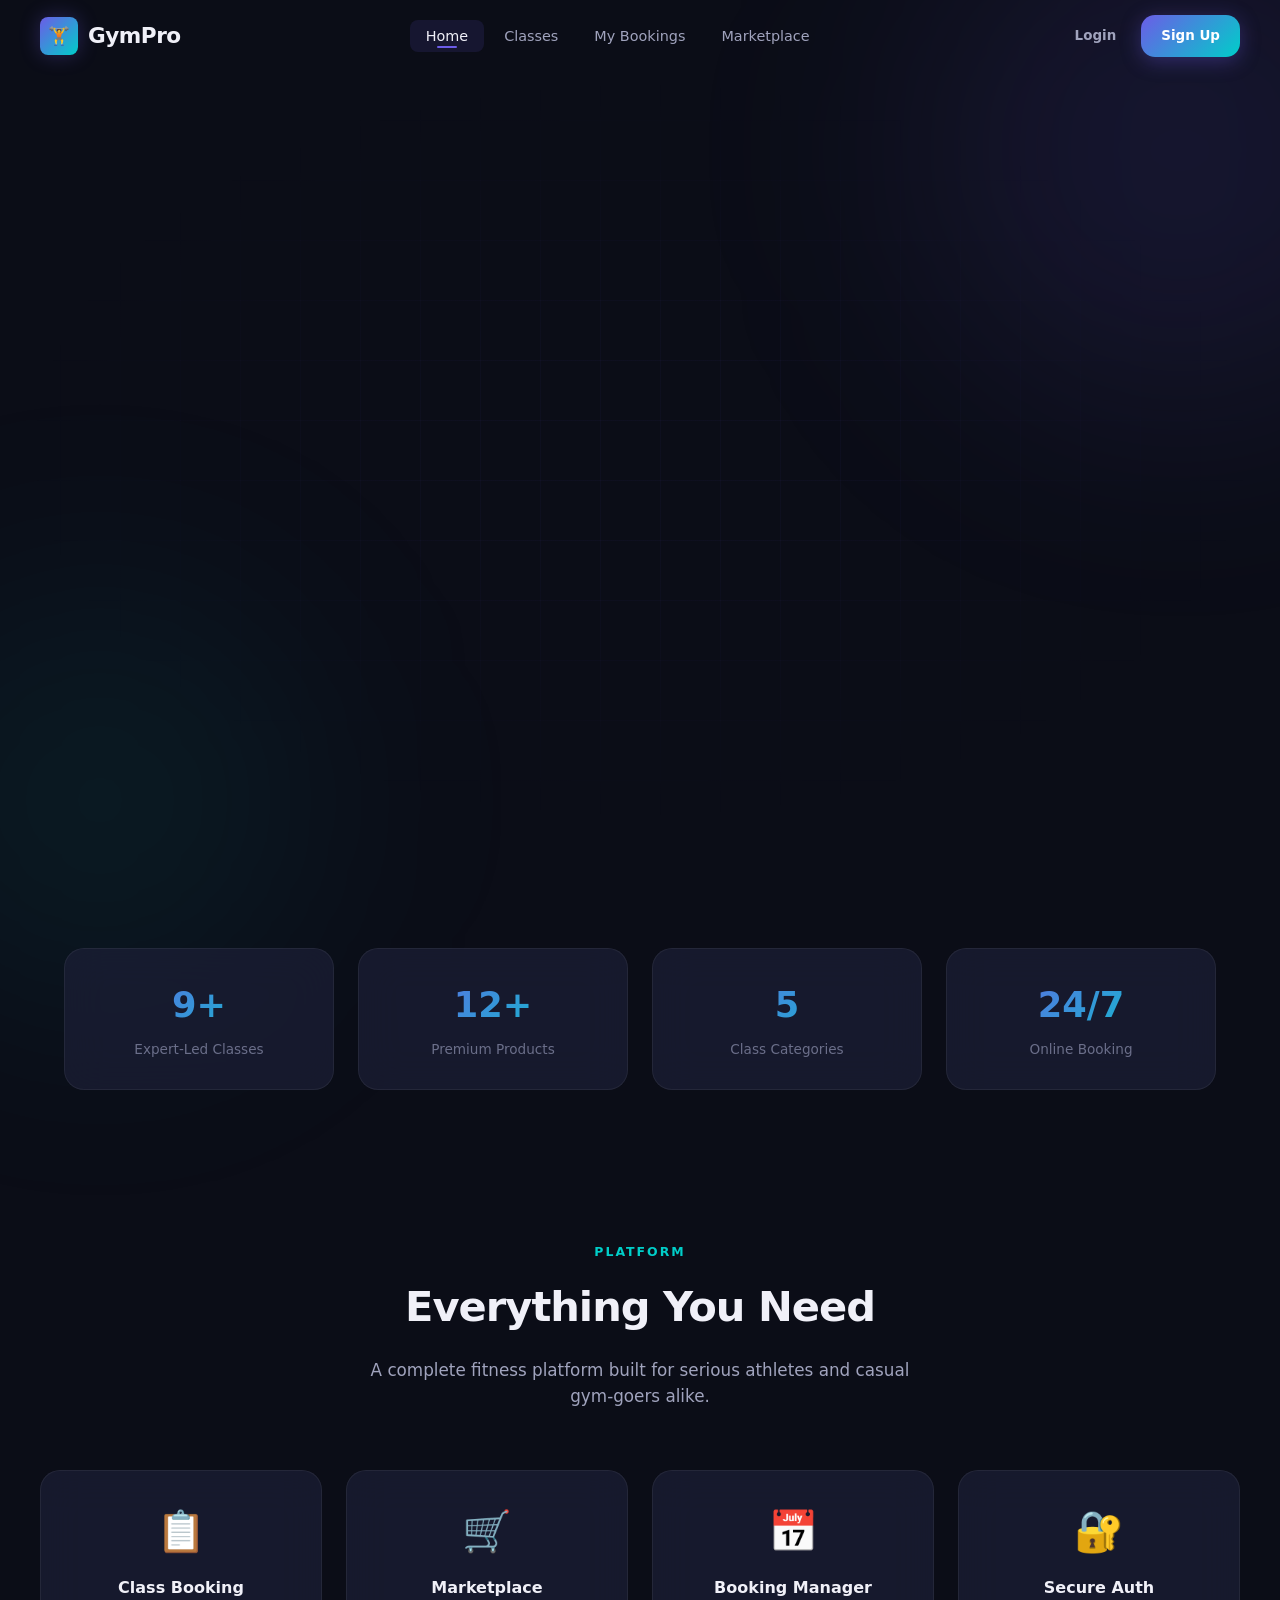
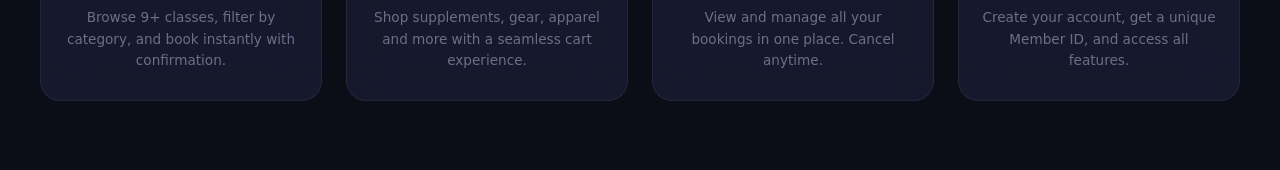
==== admin.html @ a8eceb19 "first commit" ====
<!DOCTYPE html>
<html lang="en">
<head>
  <meta charset="UTF-8">
  <meta name="viewport" content="width=device-width, initial-scale=1.0">
  <meta name="description" content="GymPro Admin Panel — Manage bookings, users, and platform operations.">
  <title>Admin Panel — GymPro</title>
  <link rel="stylesheet" href="css/style.css">
  <link rel="stylesheet" href="css/admin.css">
  <link rel="icon" href="data:image/svg+xml,<svg xmlns='http://www.w3.org/2000/svg' viewBox='0 0 100 100'><text y='.9em' font-size='90'>🏋️</text></svg>">
</head>
<body>

  <div class="toast-container" id="toastContainer"></div>

  <!-- Navigation -->
  <nav class="navbar scrolled" id="navbar">
    <div class="navbar__inner">
      <a href="index.html" class="navbar__logo"><span class="navbar__logo-icon">🏋️</span>GymPro</a>
      <ul class="navbar__links" id="navLinks">
        <li><a href="index.html">Home</a></li>
        <li><a href="classes.html">Classes</a></li>
        <li><a href="marketplace.html">Marketplace</a></li>
        <li id="adminNavLink"><a href="admin.html" class="active">Admin</a></li>
      </ul>
      <div class="navbar__cta">
        <div class="navbar__user-indicator" id="userIndicator" style="display:none"><span class="dot"></span><span>Loading...</span></div>
        <div id="authButtons"></div>
      </div>
      <button class="navbar__hamburger" id="hamburger" aria-label="Toggle menu"><span></span><span></span><span></span></button>
    </div>
  </nav>

  <div class="admin-layout">
    <!-- Sidebar -->
    <aside class="admin-sidebar">
      <div class="admin-sidebar__title">Admin Panel</div>
      <ul class="admin-sidebar__nav">
        <li><a href="#" class="admin-sidebar__link active" data-tab="tab-dashboard"><span class="icon">📊</span> Dashboard</a></li>
        <li><a href="#" class="admin-sidebar__link" data-tab="tab-bookings"><span class="icon">📋</span> Bookings</a></li>
        <li><a href="#" class="admin-sidebar__link" data-tab="tab-users"><span class="icon">👥</span> Users</a></li>
        <li><a href="admin-products.html" class="admin-sidebar__link"><span class="icon">📦</span> Products</a></li>
      </ul>
      <div class="admin-sidebar__title" style="margin-top:32px">Quick Links</div>
      <ul class="admin-sidebar__nav">
        <li><a href="index.html" class="admin-sidebar__link"><span class="icon">🏠</span> View Site</a></li>
        <li><a href="#" class="admin-sidebar__link" onclick="logout();return false;"><span class="icon">🚪</span> Logout</a></li>
      </ul>
    </aside>

    <!-- Main Content -->
    <main class="admin-main">

      <!-- Dashboard Tab -->
      <div class="admin-tab-content active" id="tab-dashboard">
        <div class="admin-main__header">
          <div>
            <h1 class="admin-main__title">Dashboard</h1>
            <p class="admin-main__subtitle">Overview of your gym platform</p>
          </div>
        </div>

        <div class="admin-stats">
          <div class="admin-stat-card">
            <div class="admin-stat-card__icon">👥</div>
            <div class="admin-stat-card__number" id="adminStatUsers">0</div>
            <div class="admin-stat-card__label">Total Members</div>
          </div>
          <div class="admin-stat-card">
            <div class="admin-stat-card__icon">📋</div>
            <div class="admin-stat-card__number" id="adminStatBookings">0</div>
            <div class="admin-stat-card__label">Active Bookings</div>
          </div>
          <div class="admin-stat-card">
            <div class="admin-stat-card__icon">📦</div>
            <div class="admin-stat-card__number" id="adminStatProducts">0</div>
            <div class="admin-stat-card__label">Products</div>
          </div>
          <div class="admin-stat-card">
            <div class="admin-stat-card__icon">💰</div>
            <div class="admin-stat-card__number" id="adminStatRevenue">0</div>
            <div class="admin-stat-card__label">Revenue ($)</div>
          </div>
          <div class="admin-stat-card">
            <div class="admin-stat-card__icon">🛒</div>
            <div class="admin-stat-card__number" id="adminStatOrders">0</div>
            <div class="admin-stat-card__label">Total Orders</div>
          </div>
          <div class="admin-stat-card">
            <div class="admin-stat-card__icon">🚫</div>
            <div class="admin-stat-card__number" id="adminStatBlocked">0</div>
            <div class="admin-stat-card__label">Blocked Users</div>
          </div>
          <div class="admin-stat-card">
            <div class="admin-stat-card__icon">🏋️</div>
            <div class="admin-stat-card__number" id="adminStatClasses">0</div>
            <div class="admin-stat-card__label">Active Classes</div>
          </div>
          <div class="admin-stat-card">
            <div class="admin-stat-card__icon">⚠️</div>
            <div class="admin-stat-card__number" id="adminStatSoldOut">0</div>
            <div class="admin-stat-card__label">Sold Out Items</div>
          </div>
        </div>
      </div>

      <!-- Bookings Tab -->
      <div class="admin-tab-content" id="tab-bookings">
        <div class="admin-main__header">
          <div>
            <h1 class="admin-main__title">Bookings Management</h1>
            <p class="admin-main__subtitle">View, add, and remove bookings for all users</p>
          </div>
          <button class="btn btn--primary btn--sm" onclick="showAddBookingModal()">+ Add Booking</button>
        </div>

        <div class="admin-toolbar">
          <div class="admin-toolbar__search">
            <input type="text" class="form-input" placeholder="🔍 Search bookings..." oninput="searchBookings(this.value)">
          </div>
        </div>

        <div class="data-table-wrap">
          <table class="data-table">
            <thead>
              <tr>
                <th>ID</th>
                <th>User</th>
                <th>Class</th>
                <th>Day</th>
                <th>Time</th>
                <th>Status</th>
                <th>Actions</th>
              </tr>
            </thead>
            <tbody id="adminBookingsBody">
              <tr><td colspan="7"><div class="page-loading"><div class="spinner spinner--lg"></div></div></td></tr>
            </tbody>
          </table>
        </div>
      </div>

      <!-- Users Tab -->
      <div class="admin-tab-content" id="tab-users">
        <div class="admin-main__header">
          <div>
            <h1 class="admin-main__title">User Management</h1>
            <p class="admin-main__subtitle">View, block, and manage all users</p>
          </div>
        </div>

        <div class="admin-toolbar">
          <div class="admin-toolbar__search">
            <input type="text" class="form-input" placeholder="🔍 Search users..." oninput="searchUsers(this.value)">
          </div>
        </div>

        <div class="data-table-wrap">
          <table class="data-table">
            <thead>
              <tr>
                <th>Member ID</th>
                <th>User</th>
                <th>Role</th>
                <th>Bookings</th>
                <th>Orders</th>
                <th>Status</th>
                <th>Actions</th>
              </tr>
            </thead>
            <tbody id="adminUsersBody">
              <tr><td colspan="7"><div class="page-loading"><div class="spinner spinner--lg"></div></div></td></tr>
            </tbody>
          </table>
        </div>
      </div>
    </main>
  </div>

  <!-- Add Booking Modal -->
  <div class="modal-overlay" id="addBookingModal">
    <div class="modal">
      <div class="modal__header">
        <h3 class="modal__title">Add Booking</h3>
        <button class="modal__close" onclick="closeModal('addBookingModal')">✕</button>
      </div>
      <div class="modal__body">
        <div class="form-group">
          <label>Select User</label>
          <select class="form-select" id="addBookingUser">
            <option value="">Loading users...</option>
          </select>
        </div>
        <div class="form-group">
          <label>Select Class</label>
          <select class="form-select" id="addBookingClass">
            <option value="">Loading classes...</option>
          </select>
        </div>
      </div>
      <div class="modal__footer">
        <button class="btn btn--secondary" onclick="closeModal('addBookingModal')">Cancel</button>
        <button class="btn btn--primary" onclick="submitAddBooking()">Add Booking</button>
      </div>
    </div>
  </div>

  <script src="js/app.js"></script>
  <script src="js/admin.js"></script>
</body>
</html>
---- css/style.css ----
/* ============================================
   GYM BOOKING SYSTEM — DESIGN SYSTEM v2.0
   Dark premium theme with glassmorphism
   Enterprise-level with hover effects
   ============================================ */

/* ---------- Google Fonts ---------- */
@import url('https://fonts.googleapis.com/css2?family=Inter:wght@300;400;500;600;700;800;900&display=swap');

/* ---------- CSS Custom Properties ---------- */
:root {
  /* Brand palette */
  --primary:        #6c5ce7;
  --primary-light:  #a29bfe;
  --primary-dark:   #4b3ac7;
  --accent:         #00cec9;
  --accent-light:   #81ecec;
  --accent-dark:    #00a8a3;
  --danger:         #ff6b6b;
  --success:        #00b894;
  --warning:        #fdcb6e;

  /* Surface / BG */
  --bg-body:        #0b0d17;
  --bg-surface:     rgba(20, 22, 38, 0.85);
  --bg-card:        rgba(30, 33, 58, 0.65);
  --bg-card-hover:  rgba(40, 44, 72, 0.80);
  --bg-input:       rgba(255, 255, 255, 0.06);
  --bg-input-focus: rgba(255, 255, 255, 0.10);

  /* Text */
  --text-primary:   #f0f0f8;
  --text-secondary: #a0a3bd;
  --text-muted:     #6b6f8a;

  /* Borders */
  --border-subtle:  rgba(255, 255, 255, 0.06);
  --border-active:  rgba(108, 92, 231, 0.50);

  /* Gradients */
  --gradient-brand: linear-gradient(135deg, #6c5ce7 0%, #00cec9 100%);
  --gradient-hero:  linear-gradient(160deg, #0b0d17 0%, #1a1d3a 40%, #0b0d17 100%);
  --gradient-card:  linear-gradient(145deg, rgba(108,92,231,0.12) 0%, rgba(0,206,201,0.06) 100%);

  /* Glass */
  --glass-bg:       rgba(255, 255, 255, 0.04);
  --glass-border:   rgba(255, 255, 255, 0.08);
  --glass-blur:     20px;

  /* Shadows */
  --shadow-sm:   0 2px 8px rgba(0, 0, 0, 0.25);
  --shadow-md:   0 4px 20px rgba(0, 0, 0, 0.35);
  --shadow-lg:   0 8px 40px rgba(0, 0, 0, 0.45);
  --shadow-glow: 0 0 30px rgba(108, 92, 231, 0.20);

  /* Layout */
  --radius-sm:  8px;
  --radius-md:  14px;
  --radius-lg:  20px;
  --radius-xl:  28px;
  --max-width:  1200px;

  /* Transitions */
  --ease-out:   cubic-bezier(0.16, 1, 0.3, 1);
  --transition: 0.3s var(--ease-out);
}

/* ---------- Reset & Base ---------- */
*,
*::before,
*::after {
  margin: 0;
  padding: 0;
  box-sizing: border-box;
}

html {
  scroll-behavior: smooth;
  -webkit-font-smoothing: antialiased;
  -moz-osx-font-smoothing: grayscale;
}

body {
  font-family: 'Inter', system-ui, -apple-system, sans-serif;
  background: var(--bg-body);
  color: var(--text-primary);
  line-height: 1.6;
  min-height: 100vh;
  overflow-x: hidden;
  position: relative;
}

/* Ambient glow background orbs */
body::before,
body::after {
  content: '';
  position: fixed;
  border-radius: 50%;
  filter: blur(120px);
  z-index: 0;
  pointer-events: none;
}

body::before {
  width: 500px;
  height: 500px;
  background: rgba(108, 92, 231, 0.12);
  top: -100px;
  right: -150px;
  animation: float 18s ease-in-out infinite;
}

body::after {
  width: 400px;
  height: 400px;
  background: rgba(0, 206, 201, 0.08);
  bottom: -100px;
  left: -100px;
  animation: float 22s ease-in-out infinite reverse;
}

@keyframes float {
  0%, 100% { transform: translate(0, 0) scale(1); }
  33%      { transform: translate(30px, -30px) scale(1.05); }
  66%      { transform: translate(-20px, 20px) scale(0.95); }
}

/* ---------- Utility ---------- */
.container {
  max-width: var(--max-width);
  margin: 0 auto;
  padding: 0 24px;
  position: relative;
  z-index: 1;
}

a { color: var(--primary-light); text-decoration: none; transition: var(--transition); }
a:hover { color: var(--accent-light); }

/* ---------- Navigation ---------- */
.navbar {
  position: fixed;
  top: 0;
  left: 0;
  right: 0;
  z-index: 100;
  padding: 0 24px;
  transition: var(--transition);
  background: transparent;
}

.navbar.scrolled {
  background: rgba(11, 13, 23, 0.88);
  backdrop-filter: blur(var(--glass-blur));
  -webkit-backdrop-filter: blur(var(--glass-blur));
  border-bottom: 1px solid var(--glass-border);
  box-shadow: var(--shadow-sm);
}

.navbar__inner {
  max-width: var(--max-width);
  margin: 0 auto;
  display: flex;
  align-items: center;
  justify-content: space-between;
  height: 72px;
}

.navbar__logo {
  display: flex;
  align-items: center;
  gap: 10px;
  text-decoration: none;
  font-weight: 800;
  font-size: 1.35rem;
  color: var(--text-primary);
  letter-spacing: -0.5px;
  transition: var(--transition);
}

.navbar__logo:hover {
  transform: scale(1.03);
  color: var(--text-primary);
}

.navbar__logo-icon {
  width: 38px;
  height: 38px;
  background: var(--gradient-brand);
  border-radius: var(--radius-sm);
  display: flex;
  align-items: center;
  justify-content: center;
  font-size: 1.1rem;
  box-shadow: 0 0 20px rgba(108, 92, 231, 0.3);
}

.navbar__links {
  display: flex;
  align-items: center;
  gap: 4px;
  list-style: none;
}

.navbar__links a {
  text-decoration: none;
  color: var(--text-secondary);
  font-weight: 500;
  font-size: 0.9rem;
  padding: 8px 16px;
  border-radius: var(--radius-sm);
  transition: var(--transition);
  position: relative;
}

.navbar__links a:hover,
.navbar__links a.active {
  color: var(--text-primary);
  background: rgba(108, 92, 231, 0.12);
}

.navbar__links a.active::after {
  content: '';
  position: absolute;
  bottom: 4px;
  left: 50%;
  transform: translateX(-50%);
  width: 20px;
  height: 2px;
  background: var(--primary);
  border-radius: 1px;
}

.navbar__cta {
  display: flex;
  align-items: center;
  gap: 12px;
}

.navbar__user-indicator {
  display: flex;
  align-items: center;
  gap: 8px;
  padding: 6px 14px;
  background: var(--bg-card);
  border: 1px solid var(--glass-border);
  border-radius: var(--radius-xl);
  font-size: 0.82rem;
  color: var(--text-secondary);
  transition: var(--transition);
}

.navbar__user-indicator:hover {
  background: var(--bg-card-hover);
  border-color: var(--border-active);
}

.navbar__user-indicator .dot {
  width: 8px;
  height: 8px;
  background: var(--success);
  border-radius: 50%;
  animation: pulse 2s ease-in-out infinite;
}

@keyframes pulse {
  0%, 100% { opacity: 1; transform: scale(1); }
  50%      { opacity: 0.5; transform: scale(0.85); }
}

/* Mobile hamburger */
.navbar__hamburger {
  display: none;
  flex-direction: column;
  gap: 5px;
  background: none;
  border: none;
  cursor: pointer;
  padding: 4px;
}

.navbar__hamburger span {
  width: 24px;
  height: 2px;
  background: var(--text-primary);
  border-radius: 2px;
  transition: var(--transition);
}

/* ---------- Hero Section ---------- */
.hero {
  min-height: 100vh;
  display: flex;
  align-items: center;
  justify-content: center;
  text-align: center;
  padding: 120px 24px 80px;
  position: relative;
  overflow: hidden;
}

.hero__content {
  position: relative;
  z-index: 1;
  max-width: 720px;
}

.hero__badge {
  display: inline-flex;
  align-items: center;
  gap: 8px;
  padding: 8px 18px;
  background: rgba(108, 92, 231, 0.15);
  border: 1px solid rgba(108, 92, 231, 0.25);
  border-radius: var(--radius-xl);
  font-size: 0.82rem;
  font-weight: 600;
  color: var(--primary-light);
  margin-bottom: 28px;
  animation: fadeInUp 0.6s var(--ease-out) both;
}

.hero__badge .pulse-dot {
  width: 6px;
  height: 6px;
  background: var(--accent);
  border-radius: 50%;
  animation: pulse 1.5s ease infinite;
}

.hero__title {
  font-size: clamp(2.5rem, 6vw, 4rem);
  font-weight: 900;
  line-height: 1.1;
  letter-spacing: -1.5px;
  margin-bottom: 20px;
  animation: fadeInUp 0.6s var(--ease-out) 0.1s both;
}

.hero__title .gradient-text {
  background: var(--gradient-brand);
  -webkit-background-clip: text;
  -webkit-text-fill-color: transparent;
  background-clip: text;
}

.hero__subtitle {
  font-size: 1.15rem;
  color: var(--text-secondary);
  font-weight: 400;
  line-height: 1.7;
  margin-bottom: 40px;
  animation: fadeInUp 0.6s var(--ease-out) 0.2s both;
}

.hero__actions {
  display: flex;
  align-items: center;
  justify-content: center;
  gap: 16px;
  flex-wrap: wrap;
  animation: fadeInUp 0.6s var(--ease-out) 0.3s both;
}

/* Grid background effect in hero */
.hero__grid {
  position: absolute;
  inset: 0;
  background-image:
    linear-gradient(rgba(108, 92, 231, 0.04) 1px, transparent 1px),
    linear-gradient(90deg, rgba(108, 92, 231, 0.04) 1px, transparent 1px);
  background-size: 60px 60px;
  mask-image: radial-gradient(ellipse 70% 60% at 50% 50%, black 20%, transparent 70%);
  -webkit-mask-image: radial-gradient(ellipse 70% 60% at 50% 50%, black 20%, transparent 70%);
}

/* =============================================
   ENTERPRISE BUTTON SYSTEM
   Premium hover effects on EVERY button
   ============================================= */
.btn {
  display: inline-flex;
  align-items: center;
  justify-content: center;
  gap: 8px;
  padding: 14px 28px;
  font-family: inherit;
  font-size: 0.92rem;
  font-weight: 600;
  border: none;
  border-radius: var(--radius-md);
  cursor: pointer;
  transition: all 0.3s var(--ease-out);
  text-decoration: none;
  white-space: nowrap;
  position: relative;
  overflow: hidden;
}

/* Ripple effect */
.btn::after {
  content: '';
  position: absolute;
  inset: 0;
  background: radial-gradient(circle, rgba(255,255,255,0.3) 10%, transparent 10%);
  transform: scale(10);
  opacity: 0;
  transition: transform 0.5s, opacity 0.8s;
}

.btn:active::after {
  transform: scale(0);
  opacity: 1;
  transition: 0s;
}

/* Focus ring for accessibility */
.btn:focus-visible {
  outline: none;
  box-shadow: 0 0 0 3px rgba(108, 92, 231, 0.4), 0 0 20px rgba(108, 92, 231, 0.2);
}

.btn--primary {
  background: var(--gradient-brand);
  color: #fff;
  box-shadow: 0 4px 20px rgba(108, 92, 231, 0.35);
}

.btn--primary:hover {
  transform: translateY(-3px) scale(1.02);
  box-shadow: 0 8px 35px rgba(108, 92, 231, 0.5), 0 0 20px rgba(108, 92, 231, 0.2);
  filter: brightness(1.1);
}

.btn--primary:active {
  transform: translateY(1px) scale(0.98);
  box-shadow: 0 2px 10px rgba(108, 92, 231, 0.3);
}

.btn--secondary {
  background: var(--glass-bg);
  color: var(--text-primary);
  border: 1px solid var(--glass-border);
  backdrop-filter: blur(10px);
}

.btn--secondary:hover {
  background: rgba(255, 255, 255, 0.10);
  border-color: rgba(108, 92, 231, 0.4);
  transform: translateY(-3px) scale(1.02);
  box-shadow: 0 8px 25px rgba(0, 0, 0, 0.3), 0 0 15px rgba(108, 92, 231, 0.15);
}

.btn--secondary:active {
  transform: translateY(1px) scale(0.98);
}

.btn--danger {
  background: rgba(255, 107, 107, 0.15);
  color: var(--danger);
  border: 1px solid rgba(255, 107, 107, 0.2);
}

.btn--danger:hover {
  background: rgba(255, 107, 107, 0.28);
  border-color: rgba(255, 107, 107, 0.5);
  transform: translateY(-3px) scale(1.02);
  box-shadow: 0 8px 25px rgba(255, 107, 107, 0.2), 0 0 15px rgba(255, 107, 107, 0.1);
}

.btn--danger:active {
  transform: translateY(1px) scale(0.98);
}

.btn--success {
  background: rgba(0, 184, 148, 0.15);
  color: var(--success);
  border: 1px solid rgba(0, 184, 148, 0.2);
}

.btn--success:hover {
  background: rgba(0, 184, 148, 0.28);
  border-color: rgba(0, 184, 148, 0.5);
  transform: translateY(-3px) scale(1.02);
  box-shadow: 0 8px 25px rgba(0, 184, 148, 0.2), 0 0 15px rgba(0, 184, 148, 0.1);
}

.btn--success:active {
  transform: translateY(1px) scale(0.98);
}

.btn--warning {
  background: rgba(253, 203, 110, 0.15);
  color: var(--warning);
  border: 1px solid rgba(253, 203, 110, 0.2);
}

.btn--warning:hover {
  background: rgba(253, 203, 110, 0.28);
  border-color: rgba(253, 203, 110, 0.5);
  transform: translateY(-3px) scale(1.02);
  box-shadow: 0 8px 25px rgba(253, 203, 110, 0.15);
}

.btn--accent {
  background: linear-gradient(135deg, #00cec9 0%, #6c5ce7 100%);
  color: #fff;
  box-shadow: 0 4px 20px rgba(0, 206, 201, 0.3);
}

.btn--accent:hover {
  transform: translateY(-3px) scale(1.02);
  box-shadow: 0 8px 35px rgba(0, 206, 201, 0.4), 0 0 20px rgba(0, 206, 201, 0.2);
  filter: brightness(1.1);
}

.btn--ghost {
  background: transparent;
  color: var(--text-secondary);
  border: none;
  padding: 8px 16px;
}

.btn--ghost:hover {
  color: var(--text-primary);
  background: rgba(255, 255, 255, 0.06);
  transform: translateY(-2px);
}

.btn--sm {
  padding: 10px 20px;
  font-size: 0.84rem;
}

.btn--lg {
  padding: 16px 36px;
  font-size: 1rem;
}

.btn--xs {
  padding: 6px 14px;
  font-size: 0.78rem;
}

.btn--full {
  width: 100%;
}

.btn--disabled,
.btn:disabled {
  opacity: 0.4;
  cursor: not-allowed;
  pointer-events: none;
  transform: none !important;
  box-shadow: none !important;
}

.btn--icon {
  width: 40px;
  height: 40px;
  padding: 0;
  border-radius: var(--radius-sm);
}

/* ---------- Section Layout ---------- */
.section {
  padding: 100px 0;
  position: relative;
  z-index: 1;
}

.section__header {
  text-align: center;
  margin-bottom: 60px;
}

.section__label {
  display: inline-block;
  font-size: 0.78rem;
  font-weight: 700;
  text-transform: uppercase;
  letter-spacing: 2px;
  color: var(--accent);
  margin-bottom: 12px;
}

.section__title {
  font-size: clamp(1.8rem, 4vw, 2.6rem);
  font-weight: 800;
  letter-spacing: -1px;
  margin-bottom: 16px;
}

.section__description {
  font-size: 1.05rem;
  color: var(--text-secondary);
  max-width: 560px;
  margin: 0 auto;
}

/* ---------- Page Header (for inner pages) ---------- */
.page-header {
  padding: 120px 0 60px;
  text-align: center;
  position: relative;
  z-index: 1;
}

.page-header__title {
  font-size: clamp(2rem, 5vw, 3rem);
  font-weight: 900;
  letter-spacing: -1px;
  margin-bottom: 12px;
}

.page-header__subtitle {
  font-size: 1.1rem;
  color: var(--text-secondary);
  max-width: 500px;
  margin: 0 auto;
}

/* ---------- Stats Bar ---------- */
.stats-bar {
  display: grid;
  grid-template-columns: repeat(4, 1fr);
  gap: 24px;
  padding: 48px 0;
}

.stat-card {
  text-align: center;
  padding: 28px 20px;
  background: var(--bg-card);
  border: 1px solid var(--border-subtle);
  border-radius: var(--radius-lg);
  backdrop-filter: blur(var(--glass-blur));
  transition: all 0.3s var(--ease-out);
  cursor: default;
}

.stat-card:hover {
  background: var(--bg-card-hover);
  transform: translateY(-6px) scale(1.02);
  box-shadow: var(--shadow-glow), 0 12px 40px rgba(0,0,0,0.3);
  border-color: var(--border-active);
}

.stat-card__number {
  font-size: 2.2rem;
  font-weight: 900;
  background: var(--gradient-brand);
  -webkit-background-clip: text;
  -webkit-text-fill-color: transparent;
  background-clip: text;
  margin-bottom: 6px;
}

.stat-card__label {
  font-size: 0.85rem;
  color: var(--text-muted);
  font-weight: 500;
}

/* ---------- Class Cards Grid ---------- */
.classes-grid {
  display: grid;
  grid-template-columns: repeat(auto-fill, minmax(340px, 1fr));
  gap: 24px;
}

.class-card {
  background: var(--bg-card);
  border: 1px solid var(--border-subtle);
  border-radius: var(--radius-lg);
  backdrop-filter: blur(var(--glass-blur));
  overflow: hidden;
  transition: all 0.35s var(--ease-out);
  animation: fadeInUp 0.5s var(--ease-out) both;
}

.class-card:nth-child(1) { animation-delay: 0.05s; }
.class-card:nth-child(2) { animation-delay: 0.10s; }
.class-card:nth-child(3) { animation-delay: 0.15s; }
.class-card:nth-child(4) { animation-delay: 0.20s; }
.class-card:nth-child(5) { animation-delay: 0.25s; }
.class-card:nth-child(6) { animation-delay: 0.30s; }

.class-card:hover {
  background: var(--bg-card-hover);
  border-color: var(--border-active);
  transform: translateY(-8px) scale(1.01);
  box-shadow: var(--shadow-glow), 0 16px 50px rgba(0,0,0,0.3);
}

.class-card__banner {
  height: 6px;
  background: var(--gradient-brand);
}

.class-card__body {
  padding: 28px;
}

.class-card__category {
  display: inline-flex;
  align-items: center;
  gap: 6px;
  font-size: 0.72rem;
  font-weight: 700;
  text-transform: uppercase;
  letter-spacing: 1.5px;
  color: var(--accent);
  margin-bottom: 12px;
}

.class-card__name {
  font-size: 1.3rem;
  font-weight: 700;
  margin-bottom: 8px;
  letter-spacing: -0.3px;
}

.class-card__instructor {
  font-size: 0.88rem;
  color: var(--text-secondary);
  margin-bottom: 20px;
  display: flex;
  align-items: center;
  gap: 6px;
}

.class-card__meta {
  display: grid;
  grid-template-columns: 1fr 1fr;
  gap: 12px;
  margin-bottom: 24px;
}

.class-card__meta-item {
  display: flex;
  align-items: center;
  gap: 8px;
  font-size: 0.82rem;
  color: var(--text-muted);
}

.class-card__meta-item .icon {
  font-size: 1rem;
  opacity: 0.7;
}

.class-card__footer {
  display: flex;
  align-items: center;
  justify-content: space-between;
  padding-top: 20px;
  border-top: 1px solid var(--border-subtle);
}

.class-card__spots {
  font-size: 0.82rem;
  font-weight: 600;
}

.class-card__spots--available { color: var(--success); }
.class-card__spots--limited   { color: var(--warning); }
.class-card__spots--full      { color: var(--danger); }

/* ---------- Product Cards Grid ---------- */
.products-grid {
  display: grid;
  grid-template-columns: repeat(auto-fill, minmax(280px, 1fr));
  gap: 24px;
}

.product-card {
  background: var(--bg-card);
  border: 1px solid var(--border-subtle);
  border-radius: var(--radius-lg);
  backdrop-filter: blur(var(--glass-blur));
  overflow: hidden;
  transition: all 0.35s var(--ease-out);
  animation: fadeInUp 0.5s var(--ease-out) both;
  display: flex;
  flex-direction: column;
}

.product-card:hover {
  background: var(--bg-card-hover);
  border-color: var(--border-active);
  transform: translateY(-8px) scale(1.01);
  box-shadow: var(--shadow-glow), 0 16px 50px rgba(0,0,0,0.3);
}

.product-card__image {
  height: 160px;
  display: flex;
  align-items: center;
  justify-content: center;
  font-size: 4rem;
  background: var(--gradient-card);
  border-bottom: 1px solid var(--border-subtle);
}

.product-card__body {
  padding: 24px;
  flex: 1;
  display: flex;
  flex-direction: column;
}

.product-card__category {
  display: inline-flex;
  align-items: center;
  gap: 6px;
  font-size: 0.7rem;
  font-weight: 700;
  text-transform: uppercase;
  letter-spacing: 1.5px;
  color: var(--accent);
  margin-bottom: 10px;
}

.product-card__name {
  font-size: 1.1rem;
  font-weight: 700;
  margin-bottom: 6px;
  letter-spacing: -0.2px;
}

.product-card__desc {
  font-size: 0.82rem;
  color: var(--text-muted);
  margin-bottom: 16px;
  flex: 1;
  line-height: 1.5;
}

.product-card__footer {
  display: flex;
  align-items: center;
  justify-content: space-between;
  padding-top: 16px;
  border-top: 1px solid var(--border-subtle);
}

.product-card__price {
  font-size: 1.25rem;
  font-weight: 800;
  background: var(--gradient-brand);
  -webkit-background-clip: text;
  -webkit-text-fill-color: transparent;
  background-clip: text;
}

.product-card__stock {
  font-size: 0.78rem;
  font-weight: 600;
}

.product-card__stock--available { color: var(--success); }
.product-card__stock--low       { color: var(--warning); }
.product-card__stock--out       { color: var(--danger); }

/* ---------- Cart Drawer ---------- */
.cart-overlay {
  position: fixed;
  inset: 0;
  background: rgba(0, 0, 0, 0.6);
  z-index: 200;
  opacity: 0;
  visibility: hidden;
  transition: var(--transition);
}

.cart-overlay.active {
  opacity: 1;
  visibility: visible;
}

.cart-drawer {
  position: fixed;
  top: 0;
  right: 0;
  width: 420px;
  max-width: 100%;
  height: 100vh;
  background: var(--bg-surface);
  border-left: 1px solid var(--glass-border);
  z-index: 201;
  transform: translateX(100%);
  transition: transform 0.4s var(--ease-out);
  display: flex;
  flex-direction: column;
  backdrop-filter: blur(30px);
}

.cart-overlay.active + .cart-drawer,
.cart-drawer.active {
  transform: translateX(0);
}

.cart-drawer__header {
  display: flex;
  align-items: center;
  justify-content: space-between;
  padding: 24px;
  border-bottom: 1px solid var(--border-subtle);
}

.cart-drawer__title {
  font-size: 1.2rem;
  font-weight: 700;
}

.cart-drawer__body {
  flex: 1;
  overflow-y: auto;
  padding: 24px;
}

.cart-item {
  display: flex;
  align-items: center;
  gap: 16px;
  padding: 16px 0;
  border-bottom: 1px solid var(--border-subtle);
}

.cart-item__image {
  width: 50px;
  height: 50px;
  display: flex;
  align-items: center;
  justify-content: center;
  font-size: 1.8rem;
  background: var(--glass-bg);
  border-radius: var(--radius-sm);
  flex-shrink: 0;
}

.cart-item__info {
  flex: 1;
}

.cart-item__name {
  font-size: 0.9rem;
  font-weight: 600;
  margin-bottom: 4px;
}

.cart-item__price {
  font-size: 0.82rem;
  color: var(--text-muted);
}

.cart-item__controls {
  display: flex;
  align-items: center;
  gap: 8px;
}

.cart-item__qty-btn {
  width: 28px;
  height: 28px;
  display: flex;
  align-items: center;
  justify-content: center;
  background: var(--glass-bg);
  border: 1px solid var(--glass-border);
  border-radius: 6px;
  color: var(--text-primary);
  cursor: pointer;
  font-size: 0.9rem;
  transition: var(--transition);
}

.cart-item__qty-btn:hover {
  background: rgba(108, 92, 231, 0.2);
  border-color: var(--primary);
  transform: scale(1.1);
}

.cart-item__qty {
  font-size: 0.9rem;
  font-weight: 600;
  min-width: 24px;
  text-align: center;
}

.cart-drawer__footer {
  padding: 24px;
  border-top: 1px solid var(--border-subtle);
}

.cart-drawer__total {
  display: flex;
  justify-content: space-between;
  align-items: center;
  margin-bottom: 20px;
}

.cart-drawer__total-label {
  font-size: 1rem;
  font-weight: 600;
  color: var(--text-secondary);
}

.cart-drawer__total-price {
  font-size: 1.4rem;
  font-weight: 900;
  background: var(--gradient-brand);
  -webkit-background-clip: text;
  -webkit-text-fill-color: transparent;
  background-clip: text;
}

/* Cart badge on navbar */
.cart-badge {
  position: relative;
  cursor: pointer;
  padding: 8px;
  border-radius: var(--radius-sm);
  background: var(--glass-bg);
  border: 1px solid var(--glass-border);
  transition: var(--transition);
  font-size: 1.2rem;
  display: flex;
  align-items: center;
  gap: 8px;
  color: var(--text-primary);
}

.cart-badge:hover {
  background: rgba(108, 92, 231, 0.15);
  border-color: var(--border-active);
  transform: translateY(-2px);
}

.cart-badge__count {
  position: absolute;
  top: -6px;
  right: -6px;
  min-width: 18px;
  height: 18px;
  padding: 0 5px;
  background: var(--danger);
  color: #fff;
  font-size: 0.65rem;
  font-weight: 700;
  border-radius: 10px;
  display: flex;
  align-items: center;
  justify-content: center;
  line-height: 1;
}

/* ---------- Booking Modal ---------- */
.modal-overlay {
  position: fixed;
  inset: 0;
  background: rgba(0, 0, 0, 0.65);
  backdrop-filter: blur(8px);
  z-index: 200;
  display: flex;
  align-items: center;
  justify-content: center;
  padding: 24px;
  opacity: 0;
  visibility: hidden;
  transition: var(--transition);
}

.modal-overlay.active {
  opacity: 1;
  visibility: visible;
}

.modal {
  background: var(--bg-surface);
  border: 1px solid var(--glass-border);
  border-radius: var(--radius-xl);
  width: 100%;
  max-width: 520px;
  backdrop-filter: blur(var(--glass-blur));
  box-shadow: var(--shadow-lg);
  transform: translateY(20px) scale(0.96);
  transition: var(--transition);
  overflow: hidden;
}

.modal-overlay.active .modal {
  transform: translateY(0) scale(1);
}

.modal__header {
  display: flex;
  align-items: center;
  justify-content: space-between;
  padding: 28px 32px 0;
}

.modal__title {
  font-size: 1.3rem;
  font-weight: 700;
  letter-spacing: -0.3px;
}

.modal__close {
  width: 36px;
  height: 36px;
  display: flex;
  align-items: center;
  justify-content: center;
  background: var(--glass-bg);
  border: 1px solid var(--glass-border);
  border-radius: var(--radius-sm);
  color: var(--text-secondary);
  cursor: pointer;
  transition: var(--transition);
  font-size: 1.1rem;
}

.modal__close:hover {
  background: rgba(255, 107, 107, 0.15);
  color: var(--danger);
  border-color: rgba(255, 107, 107, 0.25);
  transform: rotate(90deg);
}

.modal__body {
  padding: 28px 32px;
}

.modal__info-grid {
  display: grid;
  grid-template-columns: 1fr 1fr;
  gap: 16px;
  margin-bottom: 28px;
}

.modal__info-item {
  padding: 16px;
  background: var(--glass-bg);
  border: 1px solid var(--glass-border);
  border-radius: var(--radius-md);
  transition: var(--transition);
}

.modal__info-item:hover {
  background: rgba(108, 92, 231, 0.08);
  border-color: var(--border-active);
}

.modal__info-label {
  font-size: 0.72rem;
  font-weight: 600;
  text-transform: uppercase;
  letter-spacing: 1px;
  color: var(--text-muted);
  margin-bottom: 6px;
}

.modal__info-value {
  font-size: 0.95rem;
  font-weight: 600;
  color: var(--text-primary);
}

.modal__footer {
  padding: 0 32px 28px;
  display: flex;
  gap: 12px;
}

.modal__footer .btn {
  flex: 1;
  justify-content: center;
}

/* ---------- Booking Confirmation Popup ---------- */
.booking-success-overlay {
  position: fixed;
  inset: 0;
  background: rgba(0, 0, 0, 0.75);
  backdrop-filter: blur(12px);
  z-index: 250;
  display: flex;
  align-items: center;
  justify-content: center;
  opacity: 0;
  visibility: hidden;
  transition: var(--transition);
}

.booking-success-overlay.active {
  opacity: 1;
  visibility: visible;
}

.booking-success {
  text-align: center;
  padding: 48px;
  background: var(--bg-surface);
  border: 1px solid var(--glass-border);
  border-radius: var(--radius-xl);
  max-width: 420px;
  width: 100%;
  backdrop-filter: blur(var(--glass-blur));
  transform: scale(0.8);
  transition: all 0.5s var(--ease-out);
}

.booking-success-overlay.active .booking-success {
  transform: scale(1);
}

.booking-success__check {
  width: 80px;
  height: 80px;
  background: rgba(0, 184, 148, 0.15);
  border: 3px solid var(--success);
  border-radius: 50%;
  display: flex;
  align-items: center;
  justify-content: center;
  margin: 0 auto 24px;
  font-size: 2.5rem;
  animation: successPop 0.5s var(--ease-out) 0.2s both;
}

@keyframes successPop {
  0% { transform: scale(0); }
  50% { transform: scale(1.2); }
  100% { transform: scale(1); }
}

.booking-success__title {
  font-size: 1.5rem;
  font-weight: 800;
  margin-bottom: 8px;
}

.booking-success__message {
  color: var(--text-secondary);
  font-size: 0.95rem;
  margin-bottom: 32px;
}

/* Confetti */
.confetti-container {
  position: fixed;
  top: 0;
  left: 0;
  width: 100%;
  height: 100%;
  pointer-events: none;
  z-index: 260;
  overflow: hidden;
}

.confetti-piece {
  position: absolute;
  width: 10px;
  height: 10px;
  top: -20px;
  opacity: 0;
}

.confetti-piece.active {
  animation: confettiFall 3s linear forwards;
}

@keyframes confettiFall {
  0% { opacity: 1; top: -5%; transform: rotate(0deg); }
  100% { opacity: 0; top: 105%; transform: rotate(720deg); }
}

/* ---------- Form elements ---------- */
.form-group {
  margin-bottom: 20px;
}

.form-group label {
  display: block;
  font-size: 0.82rem;
  font-weight: 600;
  color: var(--text-secondary);
  margin-bottom: 8px;
}

.form-input,
.form-select,
.form-textarea {
  width: 100%;
  padding: 13px 16px;
  background: var(--bg-input);
  border: 1px solid var(--border-subtle);
  border-radius: var(--radius-md);
  color: var(--text-primary);
  font-family: inherit;
  font-size: 0.92rem;
  transition: var(--transition);
  outline: none;
}

.form-textarea {
  min-height: 100px;
  resize: vertical;
}

.form-input:focus,
.form-select:focus,
.form-textarea:focus {
  background: var(--bg-input-focus);
  border-color: var(--primary);
  box-shadow: 0 0 0 3px rgba(108, 92, 231, 0.15);
}

.form-input:hover,
.form-select:hover,
.form-textarea:hover {
  border-color: rgba(108, 92, 231, 0.3);
}

.form-select {
  appearance: none;
  background-image: url("data:image/svg+xml,%3Csvg xmlns='http://www.w3.org/2000/svg' width='12' height='12' fill='%23a0a3bd' viewBox='0 0 16 16'%3E%3Cpath d='M8 11L3 6h10z'/%3E%3C/svg%3E");
  background-repeat: no-repeat;
  background-position: right 14px center;
  padding-right: 36px;
}

.form-select option {
  background: #1a1d3a;
  color: var(--text-primary);
}

.form-error {
  font-size: 0.78rem;
  color: var(--danger);
  margin-top: 6px;
}

/* ---------- Toast Notifications ---------- */
.toast-container {
  position: fixed;
  top: 88px;
  right: 24px;
  z-index: 300;
  display: flex;
  flex-direction: column;
  gap: 10px;
}

.toast {
  display: flex;
  align-items: center;
  gap: 12px;
  padding: 16px 22px;
  background: var(--bg-surface);
  border: 1px solid var(--glass-border);
  border-radius: var(--radius-md);
  backdrop-filter: blur(var(--glass-blur));
  box-shadow: var(--shadow-md);
  min-width: 320px;
  max-width: 420px;
  animation: slideInRight 0.4s var(--ease-out) both;
}

.toast--success { border-left: 3px solid var(--success); }
.toast--error   { border-left: 3px solid var(--danger); }
.toast--info    { border-left: 3px solid var(--primary); }
.toast--warning { border-left: 3px solid var(--warning); }

.toast__icon {
  font-size: 1.2rem;
  flex-shrink: 0;
}

.toast__message {
  font-size: 0.88rem;
  font-weight: 500;
  color: var(--text-primary);
  flex: 1;
}

.toast__close {
  background: none;
  border: none;
  color: var(--text-muted);
  cursor: pointer;
  font-size: 1rem;
  padding: 2px;
  transition: var(--transition);
}

.toast__close:hover {
  color: var(--text-primary);
  transform: scale(1.2);
}

.toast.removing {
  animation: slideOutRight 0.3s var(--ease-out) forwards;
}

/* ---------- Data Tables ---------- */
.data-table-wrap {
  background: var(--bg-card);
  border: 1px solid var(--border-subtle);
  border-radius: var(--radius-lg);
  overflow: hidden;
  backdrop-filter: blur(var(--glass-blur));
}

.data-table {
  width: 100%;
  border-collapse: collapse;
}

.data-table th {
  padding: 16px 24px;
  text-align: left;
  font-size: 0.75rem;
  font-weight: 700;
  text-transform: uppercase;
  letter-spacing: 1.5px;
  color: var(--text-muted);
  border-bottom: 1px solid var(--border-subtle);
  background: rgba(0, 0, 0, 0.15);
}

.data-table td {
  padding: 16px 24px;
  font-size: 0.9rem;
  color: var(--text-secondary);
  border-bottom: 1px solid var(--border-subtle);
  transition: var(--transition);
}

.data-table tr:last-child td {
  border-bottom: none;
}

.data-table tr:hover td {
  background: rgba(108, 92, 231, 0.04);
  color: var(--text-primary);
}

/* Alias for old bookings-table */
.bookings-section { margin-top: 40px; }
.bookings-table-wrap { background: var(--bg-card); border: 1px solid var(--border-subtle); border-radius: var(--radius-lg); overflow: hidden; backdrop-filter: blur(var(--glass-blur)); }
.bookings-table { width: 100%; border-collapse: collapse; }
.bookings-table th { padding: 16px 24px; text-align: left; font-size: 0.75rem; font-weight: 700; text-transform: uppercase; letter-spacing: 1.5px; color: var(--text-muted); border-bottom: 1px solid var(--border-subtle); background: rgba(0, 0, 0, 0.15); }
.bookings-table td { padding: 18px 24px; font-size: 0.9rem; color: var(--text-secondary); border-bottom: 1px solid var(--border-subtle); transition: var(--transition); }
.bookings-table tr:last-child td { border-bottom: none; }
.bookings-table tr:hover td { background: rgba(108, 92, 231, 0.04); color: var(--text-primary); }

/* ---------- Status Badges ---------- */
.status-badge {
  display: inline-flex;
  align-items: center;
  gap: 6px;
  padding: 5px 14px;
  border-radius: var(--radius-xl);
  font-size: 0.78rem;
  font-weight: 600;
}

.status-badge--confirmed, .status-badge--active, .status-badge--available { background: rgba(0, 184, 148, 0.12); color: var(--success); }
.status-badge--pending   { background: rgba(253, 203, 110, 0.12); color: var(--warning); }
.status-badge--cancelled, .status-badge--blocked, .status-badge--sold_out { background: rgba(255, 107, 107, 0.12); color: var(--danger); }
.status-badge--admin     { background: rgba(108, 92, 231, 0.15); color: var(--primary-light); }
.status-badge--member    { background: rgba(0, 206, 201, 0.12); color: var(--accent); }
.status-badge--discontinued { background: rgba(107, 111, 138, 0.2); color: var(--text-muted); }

/* ---------- Empty State ---------- */
.empty-state {
  text-align: center;
  padding: 80px 24px;
}

.empty-state__icon {
  font-size: 3.5rem;
  margin-bottom: 20px;
  opacity: 0.5;
}

.empty-state__title {
  font-size: 1.25rem;
  font-weight: 700;
  margin-bottom: 8px;
  color: var(--text-primary);
}

.empty-state__text {
  font-size: 0.92rem;
  color: var(--text-muted);
  margin-bottom: 24px;
}

/* ---------- Loading ---------- */
.skeleton {
  background: linear-gradient(90deg, rgba(255, 255, 255, 0.04) 25%, rgba(255, 255, 255, 0.08) 50%, rgba(255, 255, 255, 0.04) 75%);
  background-size: 200% 100%;
  animation: shimmer 1.5s infinite;
  border-radius: var(--radius-sm);
}

.skeleton-card { height: 320px; border-radius: var(--radius-lg); }

@keyframes shimmer {
  0%   { background-position: 200% 0; }
  100% { background-position: -200% 0; }
}

.spinner {
  width: 20px;
  height: 20px;
  border: 2px solid rgba(255, 255, 255, 0.2);
  border-top-color: #fff;
  border-radius: 50%;
  animation: spin 0.6s linear infinite;
  display: inline-block;
}

.spinner--lg {
  width: 40px;
  height: 40px;
  border-width: 3px;
}

@keyframes spin {
  to { transform: rotate(360deg); }
}

.page-loading {
  display: flex;
  align-items: center;
  justify-content: center;
  min-height: 300px;
}

/* ---------- Footer ---------- */
.footer {
  padding: 60px 0 40px;
  border-top: 1px solid var(--border-subtle);
  position: relative;
  z-index: 1;
}

.footer__inner {
  display: flex;
  align-items: center;
  justify-content: space-between;
}

.footer__brand {
  display: flex;
  align-items: center;
  gap: 10px;
  font-weight: 700;
  font-size: 1.1rem;
  color: var(--text-primary);
}

.footer__copy {
  font-size: 0.82rem;
  color: var(--text-muted);
}

.footer__links {
  display: flex;
  gap: 24px;
  list-style: none;
}

.footer__links a {
  font-size: 0.85rem;
  color: var(--text-muted);
  text-decoration: none;
  transition: var(--transition);
}

.footer__links a:hover {
  color: var(--primary-light);
  transform: translateY(-2px);
}

/* ---------- Animations ---------- */
@keyframes fadeInUp {
  from { opacity: 0; transform: translateY(20px); }
  to   { opacity: 1; transform: translateY(0); }
}

@keyframes fadeIn {
  from { opacity: 0; }
  to   { opacity: 1; }
}

@keyframes slideInRight {
  from { opacity: 0; transform: translateX(100%); }
  to   { opacity: 1; transform: translateX(0); }
}

@keyframes slideOutRight {
  to { opacity: 0; transform: translateX(100%); }
}

@keyframes slideInLeft {
  from { opacity: 0; transform: translateX(-100%); }
  to   { opacity: 1; transform: translateX(0); }
}

@keyframes scaleIn {
  from { opacity: 0; transform: scale(0.9); }
  to   { opacity: 1; transform: scale(1); }
}

/* ---------- Tabs ---------- */
.tabs {
  display: flex;
  gap: 4px;
  padding: 4px;
  background: var(--glass-bg);
  border: 1px solid var(--glass-border);
  border-radius: var(--radius-md);
  width: fit-content;
  margin: 0 auto 48px;
}

.tab-btn {
  padding: 10px 24px;
  background: transparent;
  border: none;
  border-radius: var(--radius-sm);
  color: var(--text-muted);
  font-family: inherit;
  font-size: 0.88rem;
  font-weight: 600;
  cursor: pointer;
  transition: all 0.3s var(--ease-out);
}

.tab-btn:hover {
  color: var(--text-secondary);
  background: rgba(255, 255, 255, 0.04);
  transform: translateY(-1px);
}

.tab-btn.active {
  background: var(--primary);
  color: #fff;
  box-shadow: 0 2px 10px rgba(108, 92, 231, 0.3);
  transform: translateY(-1px);
}

.tab-content {
  display: none;
}

.tab-content.active {
  display: block;
  animation: fadeInUp 0.4s var(--ease-out) both;
}

/* ---------- Filter Bar ---------- */
.filter-bar {
  display: flex;
  align-items: center;
  gap: 12px;
  margin-bottom: 32px;
  flex-wrap: wrap;
}

.filter-bar .form-select {
  width: auto;
  min-width: 170px;
}

.filter-bar .form-input {
  flex: 1;
  min-width: 200px;
}

/* ---------- Category Filter Pills ---------- */
.category-pills {
  display: flex;
  flex-wrap: wrap;
  gap: 8px;
  margin-bottom: 32px;
  justify-content: center;
}

.category-pill {
  padding: 8px 20px;
  background: var(--glass-bg);
  border: 1px solid var(--glass-border);
  border-radius: var(--radius-xl);
  color: var(--text-secondary);
  font-size: 0.85rem;
  font-weight: 600;
  cursor: pointer;
  transition: all 0.3s var(--ease-out);
  font-family: inherit;
}

.category-pill:hover {
  background: rgba(108, 92, 231, 0.12);
  color: var(--text-primary);
  border-color: var(--border-active);
  transform: translateY(-2px);
}

.category-pill.active {
  background: var(--primary);
  color: #fff;
  border-color: var(--primary);
  box-shadow: 0 2px 12px rgba(108, 92, 231, 0.3);
}

/* ---------- Responsive ---------- */
@media (max-width: 768px) {
  .navbar__links,
  .navbar__cta {
    display: none;
  }

  .navbar__links--open {
    display: flex;
    flex-direction: column;
    position: absolute;
    top: 72px;
    left: 0;
    right: 0;
    background: rgba(11, 13, 23, 0.95);
    backdrop-filter: blur(20px);
    padding: 20px;
    border-bottom: 1px solid var(--glass-border);
    gap: 8px;
  }

  .navbar__hamburger {
    display: flex;
  }

  .stats-bar {
    grid-template-columns: repeat(2, 1fr);
    gap: 16px;
  }

  .classes-grid,
  .products-grid {
    grid-template-columns: 1fr;
  }

  .hero__actions {
    flex-direction: column;
  }

  .modal__info-grid {
    grid-template-columns: 1fr;
  }

  .footer__inner {
    flex-direction: column;
    gap: 20px;
    text-align: center;
  }

  .filter-bar {
    flex-direction: column;
    align-items: stretch;
  }

  .filter-bar .form-select,
  .filter-bar .form-input {
    width: 100%;
  }

  .bookings-table-wrap,
  .data-table-wrap {
    overflow-x: auto;
  }

  .cart-drawer {
    width: 100%;
  }
}

@media (max-width: 480px) {
  .stats-bar {
    grid-template-columns: 1fr;
  }

  .hero {
    padding: 100px 16px 60px;
  }

  .section {
    padding: 60px 0;
  }
}
---- css/admin.css ----
/* ============================================
   ADMIN PANEL STYLES
   ============================================ */

.admin-layout {
  display: flex;
  min-height: 100vh;
  padding-top: 72px;
}

/* Sidebar */
.admin-sidebar {
  width: 260px;
  background: var(--bg-surface);
  border-right: 1px solid var(--border-subtle);
  padding: 32px 0;
  position: fixed;
  top: 72px;
  bottom: 0;
  left: 0;
  z-index: 10;
  backdrop-filter: blur(var(--glass-blur));
  overflow-y: auto;
}

.admin-sidebar__title {
  padding: 0 24px;
  font-size: 0.72rem;
  font-weight: 700;
  text-transform: uppercase;
  letter-spacing: 2px;
  color: var(--text-muted);
  margin-bottom: 16px;
}

.admin-sidebar__nav {
  list-style: none;
}

.admin-sidebar__link {
  display: flex;
  align-items: center;
  gap: 12px;
  padding: 12px 24px;
  color: var(--text-secondary);
  text-decoration: none;
  font-size: 0.9rem;
  font-weight: 500;
  transition: all 0.3s var(--ease-out);
  border-left: 3px solid transparent;
}

.admin-sidebar__link:hover {
  background: rgba(108, 92, 231, 0.08);
  color: var(--text-primary);
  border-left-color: rgba(108, 92, 231, 0.3);
  transform: translateX(4px);
}

.admin-sidebar__link.active {
  background: rgba(108, 92, 231, 0.12);
  color: var(--primary-light);
  border-left-color: var(--primary);
  font-weight: 600;
}

.admin-sidebar__link .icon {
  font-size: 1.1rem;
  width: 24px;
  text-align: center;
}

/* Main content */
.admin-main {
  flex: 1;
  margin-left: 260px;
  padding: 32px 40px;
  position: relative;
  z-index: 1;
}

.admin-main__header {
  display: flex;
  align-items: center;
  justify-content: space-between;
  margin-bottom: 32px;
}

.admin-main__title {
  font-size: 1.6rem;
  font-weight: 800;
  letter-spacing: -0.5px;
}

.admin-main__subtitle {
  font-size: 0.9rem;
  color: var(--text-muted);
  margin-top: 4px;
}

/* Admin stat cards */
.admin-stats {
  display: grid;
  grid-template-columns: repeat(auto-fill, minmax(220px, 1fr));
  gap: 20px;
  margin-bottom: 40px;
}

.admin-stat-card {
  padding: 24px;
  background: var(--bg-card);
  border: 1px solid var(--border-subtle);
  border-radius: var(--radius-lg);
  backdrop-filter: blur(var(--glass-blur));
  transition: all 0.3s var(--ease-out);
  cursor: default;
}

.admin-stat-card:hover {
  background: var(--bg-card-hover);
  transform: translateY(-4px);
  box-shadow: var(--shadow-glow);
  border-color: var(--border-active);
}

.admin-stat-card__icon {
  width: 44px;
  height: 44px;
  display: flex;
  align-items: center;
  justify-content: center;
  background: var(--gradient-card);
  border: 1px solid var(--glass-border);
  border-radius: var(--radius-md);
  font-size: 1.3rem;
  margin-bottom: 16px;
}

.admin-stat-card__number {
  font-size: 1.8rem;
  font-weight: 900;
  margin-bottom: 4px;
  background: var(--gradient-brand);
  -webkit-background-clip: text;
  -webkit-text-fill-color: transparent;
  background-clip: text;
}

.admin-stat-card__label {
  font-size: 0.82rem;
  color: var(--text-muted);
  font-weight: 500;
}

/* Admin toolbar */
.admin-toolbar {
  display: flex;
  align-items: center;
  justify-content: space-between;
  gap: 16px;
  margin-bottom: 24px;
  flex-wrap: wrap;
}

.admin-toolbar__search {
  flex: 1;
  min-width: 200px;
  max-width: 400px;
}

.admin-toolbar__actions {
  display: flex;
  gap: 12px;
}

/* Admin modal form */
.admin-form-modal .modal {
  max-width: 600px;
}

.admin-form-grid {
  display: grid;
  grid-template-columns: 1fr 1fr;
  gap: 16px;
}

.admin-form-grid--full {
  grid-column: 1 / -1;
}

/* User avatar */
.user-avatar {
  width: 36px;
  height: 36px;
  border-radius: 50%;
  background: var(--gradient-brand);
  display: flex;
  align-items: center;
  justify-content: center;
  font-size: 0.85rem;
  font-weight: 700;
  color: #fff;
  flex-shrink: 0;
}

.user-info-cell {
  display: flex;
  align-items: center;
  gap: 12px;
}

.user-info-cell__name {
  font-weight: 600;
  color: var(--text-primary);
}

.user-info-cell__email {
  font-size: 0.78rem;
  color: var(--text-muted);
}

/* Responsive admin */
@media (max-width: 1024px) {
  .admin-sidebar {
    width: 200px;
  }
  .admin-main {
    margin-left: 200px;
    padding: 24px;
  }
}

@media (max-width: 768px) {
  .admin-sidebar {
    display: none;
  }
  .admin-main {
    margin-left: 0;
    padding: 20px 16px;
  }
  .admin-stats {
    grid-template-columns: repeat(2, 1fr);
  }
  .admin-form-grid {
    grid-template-columns: 1fr;
  }
  .admin-toolbar {
    flex-direction: column;
    align-items: stretch;
  }
  .admin-toolbar__search {
    max-width: none;
  }
}
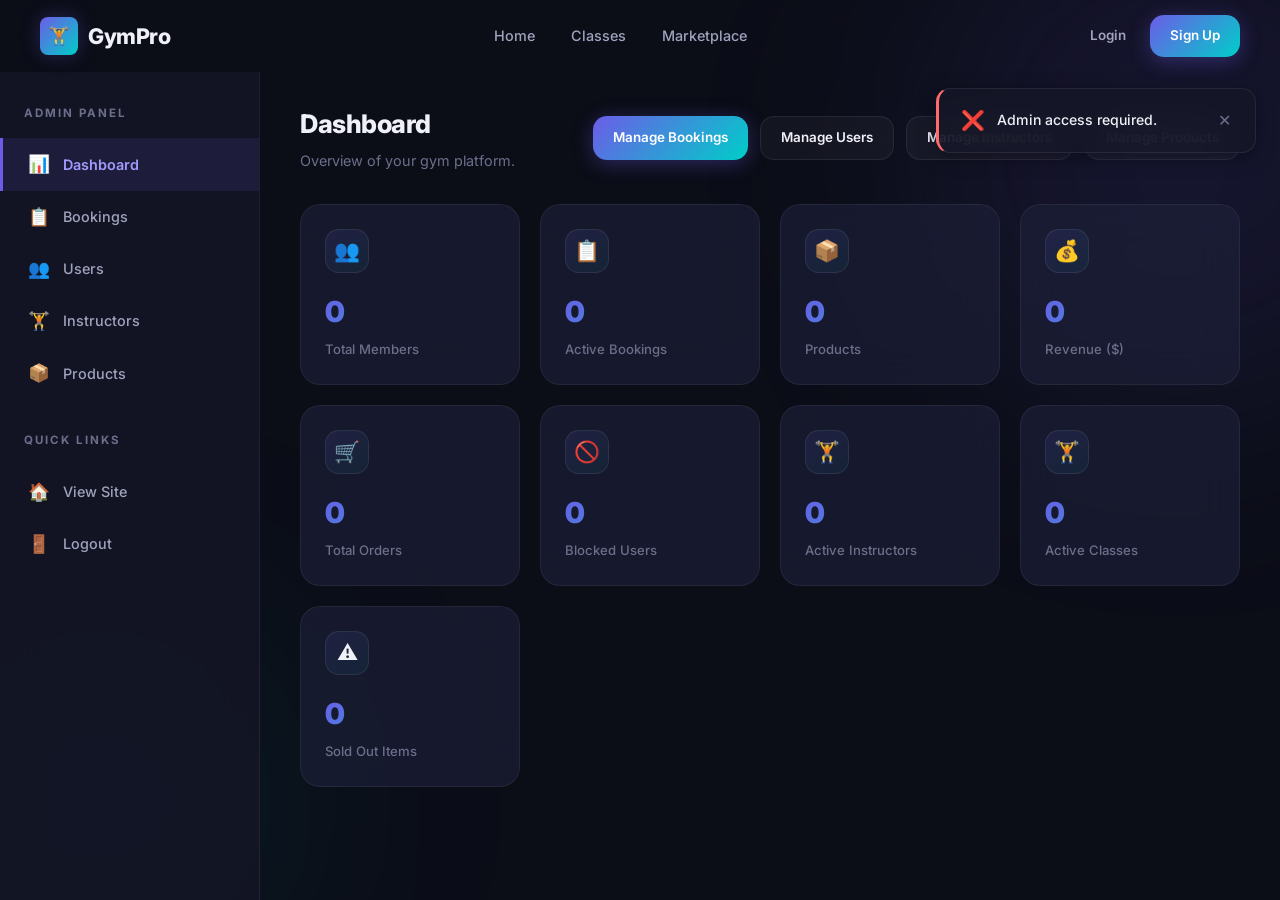
==== commit 58237f22: "final-commit" ====
--- a/admin.html
+++ b/admin.html
@@ -3,7 +3,7 @@
 <head>
   <meta charset="UTF-8">
   <meta name="viewport" content="width=device-width, initial-scale=1.0">
-  <meta name="description" content="GymPro Admin Panel — Manage bookings, users, and platform operations.">
+  <meta name="description" content="GymPro Admin Panel — Manage bookings, users, instructors, and operations.">
   <title>Admin Panel — GymPro</title>
   <link rel="stylesheet" href="css/style.css">
   <link rel="stylesheet" href="css/admin.css">
@@ -13,7 +13,6 @@
 
   <div class="toast-container" id="toastContainer"></div>
 
-  <!-- Navigation -->
   <nav class="navbar scrolled" id="navbar">
     <div class="navbar__inner">
       <a href="index.html" class="navbar__logo"><span class="navbar__logo-icon">🏋️</span>GymPro</a>
@@ -32,13 +31,13 @@
   </nav>
 
   <div class="admin-layout">
-    <!-- Sidebar -->
     <aside class="admin-sidebar">
       <div class="admin-sidebar__title">Admin Panel</div>
       <ul class="admin-sidebar__nav">
-        <li><a href="#" class="admin-sidebar__link active" data-tab="tab-dashboard"><span class="icon">📊</span> Dashboard</a></li>
-        <li><a href="#" class="admin-sidebar__link" data-tab="tab-bookings"><span class="icon">📋</span> Bookings</a></li>
-        <li><a href="#" class="admin-sidebar__link" data-tab="tab-users"><span class="icon">👥</span> Users</a></li>
+        <li><a href="admin.html" class="admin-sidebar__link active"><span class="icon">📊</span> Dashboard</a></li>
+        <li><a href="admin-bookings.html" class="admin-sidebar__link"><span class="icon">📋</span> Bookings</a></li>
+        <li><a href="admin-users.html" class="admin-sidebar__link"><span class="icon">👥</span> Users</a></li>
+        <li><a href="admin-instructors.html" class="admin-sidebar__link"><span class="icon">🏋️</span> Instructors</a></li>
         <li><a href="admin-products.html" class="admin-sidebar__link"><span class="icon">📦</span> Products</a></li>
       </ul>
       <div class="admin-sidebar__title" style="margin-top:32px">Quick Links</div>
@@ -48,159 +47,80 @@
       </ul>
     </aside>
 
-    <!-- Main Content -->
     <main class="admin-main">
-
-      <!-- Dashboard Tab -->
-      <div class="admin-tab-content active" id="tab-dashboard">
-        <div class="admin-main__header">
-          <div>
-            <h1 class="admin-main__title">Dashboard</h1>
-            <p class="admin-main__subtitle">Overview of your gym platform</p>
-          </div>
+      <div class="admin-main__header">
+        <div>
+          <h1 class="admin-main__title">Dashboard</h1>
+          <p class="admin-main__subtitle">Overview of your gym platform.</p>
         </div>
-
-        <div class="admin-stats">
-          <div class="admin-stat-card">
-            <div class="admin-stat-card__icon">👥</div>
-            <div class="admin-stat-card__number" id="adminStatUsers">0</div>
-            <div class="admin-stat-card__label">Total Members</div>
-          </div>
-          <div class="admin-stat-card">
-            <div class="admin-stat-card__icon">📋</div>
-            <div class="admin-stat-card__number" id="adminStatBookings">0</div>
-            <div class="admin-stat-card__label">Active Bookings</div>
-          </div>
-          <div class="admin-stat-card">
-            <div class="admin-stat-card__icon">📦</div>
-            <div class="admin-stat-card__number" id="adminStatProducts">0</div>
-            <div class="admin-stat-card__label">Products</div>
-          </div>
-          <div class="admin-stat-card">
-            <div class="admin-stat-card__icon">💰</div>
-            <div class="admin-stat-card__number" id="adminStatRevenue">0</div>
-            <div class="admin-stat-card__label">Revenue ($)</div>
-          </div>
-          <div class="admin-stat-card">
-            <div class="admin-stat-card__icon">🛒</div>
-            <div class="admin-stat-card__number" id="adminStatOrders">0</div>
-            <div class="admin-stat-card__label">Total Orders</div>
-          </div>
-          <div class="admin-stat-card">
-            <div class="admin-stat-card__icon">🚫</div>
-            <div class="admin-stat-card__number" id="adminStatBlocked">0</div>
-            <div class="admin-stat-card__label">Blocked Users</div>
-          </div>
-          <div class="admin-stat-card">
-            <div class="admin-stat-card__icon">🏋️</div>
-            <div class="admin-stat-card__number" id="adminStatClasses">0</div>
-            <div class="admin-stat-card__label">Active Classes</div>
-          </div>
-          <div class="admin-stat-card">
-            <div class="admin-stat-card__icon">⚠️</div>
-            <div class="admin-stat-card__number" id="adminStatSoldOut">0</div>
-            <div class="admin-stat-card__label">Sold Out Items</div>
-          </div>
+        <div class="admin-toolbar__actions">
+          <a class="btn btn--primary btn--sm" href="admin-bookings.html">Manage Bookings</a>
+          <a class="btn btn--secondary btn--sm" href="admin-users.html">Manage Users</a>
+          <a class="btn btn--secondary btn--sm" href="admin-instructors.html">Manage Instructors</a>
+          <a class="btn btn--secondary btn--sm" href="admin-products.html">Manage Products</a>
         </div>
       </div>
 
-      <!-- Bookings Tab -->
-      <div class="admin-tab-content" id="tab-bookings">
-        <div class="admin-main__header">
-          <div>
-            <h1 class="admin-main__title">Bookings Management</h1>
-            <p class="admin-main__subtitle">View, add, and remove bookings for all users</p>
-          </div>
-          <button class="btn btn--primary btn--sm" onclick="showAddBookingModal()">+ Add Booking</button>
+      <div class="admin-stats">
+        <div class="admin-stat-card">
+          <div class="admin-stat-card__icon">👥</div>
+          <div class="admin-stat-card__number" id="adminStatUsers">0</div>
+          <div class="admin-stat-card__label">Total Members</div>
         </div>
-
-        <div class="admin-toolbar">
-          <div class="admin-toolbar__search">
-            <input type="text" class="form-input" placeholder="🔍 Search bookings..." oninput="searchBookings(this.value)">
-          </div>
+        <div class="admin-stat-card">
+          <div class="admin-stat-card__icon">📋</div>
+          <div class="admin-stat-card__number" id="adminStatBookings">0</div>
+          <div class="admin-stat-card__label">Active Bookings</div>
         </div>
-
-        <div class="data-table-wrap">
-          <table class="data-table">
-            <thead>
-              <tr>
-                <th>ID</th>
-                <th>User</th>
-                <th>Class</th>
-                <th>Day</th>
-                <th>Time</th>
-                <th>Status</th>
-                <th>Actions</th>
-              </tr>
-            </thead>
-            <tbody id="adminBookingsBody">
-              <tr><td colspan="7"><div class="page-loading"><div class="spinner spinner--lg"></div></div></td></tr>
-            </tbody>
-          </table>
+        <div class="admin-stat-card">
+          <div class="admin-stat-card__icon">📦</div>
+          <div class="admin-stat-card__number" id="adminStatProducts">0</div>
+          <div class="admin-stat-card__label">Products</div>
         </div>
-      </div>
-
-      <!-- Users Tab -->
-      <div class="admin-tab-content" id="tab-users">
-        <div class="admin-main__header">
-          <div>
-            <h1 class="admin-main__title">User Management</h1>
-            <p class="admin-main__subtitle">View, block, and manage all users</p>
-          </div>
+        <div class="admin-stat-card">
+          <div class="admin-stat-card__icon">💰</div>
+          <div class="admin-stat-card__number" id="adminStatRevenue">0</div>
+          <div class="admin-stat-card__label">Revenue ($)</div>
         </div>
-
-        <div class="admin-toolbar">
-          <div class="admin-toolbar__search">
-            <input type="text" class="form-input" placeholder="🔍 Search users..." oninput="searchUsers(this.value)">
-          </div>
+        <div class="admin-stat-card">
+          <div class="admin-stat-card__icon">🛒</div>
+          <div class="admin-stat-card__number" id="adminStatOrders">0</div>
+          <div class="admin-stat-card__label">Total Orders</div>
         </div>
-
-        <div class="data-table-wrap">
-          <table class="data-table">
-            <thead>
-              <tr>
-                <th>Member ID</th>
-                <th>User</th>
-                <th>Role</th>
-                <th>Bookings</th>
-                <th>Orders</th>
-                <th>Status</th>
-                <th>Actions</th>
-              </tr>
-            </thead>
-            <tbody id="adminUsersBody">
-              <tr><td colspan="7"><div class="page-loading"><div class="spinner spinner--lg"></div></div></td></tr>
-            </tbody>
-          </table>
+        <div class="admin-stat-card">
+          <div class="admin-stat-card__icon">🚫</div>
+          <div class="admin-stat-card__number" id="adminStatBlocked">0</div>
+          <div class="admin-stat-card__label">Blocked Users</div>
+        </div>
+        <div class="admin-stat-card">
+          <div class="admin-stat-card__icon">🏋️</div>
+          <div class="admin-stat-card__number" id="adminStatInstructors">0</div>
+          <div class="admin-stat-card__label">Active Instructors</div>
+        </div>
+        <div class="admin-stat-card">
+          <div class="admin-stat-card__icon">🏋️</div>
+          <div class="admin-stat-card__number" id="adminStatClasses">0</div>
+          <div class="admin-stat-card__label">Active Classes</div>
+        </div>
+        <div class="admin-stat-card">
+          <div class="admin-stat-card__icon">⚠️</div>
+          <div class="admin-stat-card__number" id="adminStatSoldOut">0</div>
+          <div class="admin-stat-card__label">Sold Out Items</div>
         </div>
       </div>
     </main>
   </div>
 
-  <!-- Add Booking Modal -->
-  <div class="modal-overlay" id="addBookingModal">
-    <div class="modal">
-      <div class="modal__header">
-        <h3 class="modal__title">Add Booking</h3>
-        <button class="modal__close" onclick="closeModal('addBookingModal')">✕</button>
+  <div class="admin-confirm-overlay" id="adminConfirmOverlay">
+    <div class="admin-confirm">
+      <div class="admin-confirm__hero">
+        <div class="admin-confirm__icon" id="adminConfirmIcon">!</div>
+        <div class="admin-confirm__title" id="adminConfirmTitle">Confirm action</div>
       </div>
-      <div class="modal__body">
-        <div class="form-group">
-          <label>Select User</label>
-          <select class="form-select" id="addBookingUser">
-            <option value="">Loading users...</option>
-          </select>
-        </div>
-        <div class="form-group">
-          <label>Select Class</label>
-          <select class="form-select" id="addBookingClass">
-            <option value="">Loading classes...</option>
-          </select>
-        </div>
-      </div>
-      <div class="modal__footer">
-        <button class="btn btn--secondary" onclick="closeModal('addBookingModal')">Cancel</button>
-        <button class="btn btn--primary" onclick="submitAddBooking()">Add Booking</button>
+      <div class="admin-confirm__message" id="adminConfirmMessage">Are you sure?</div>
+      <div class="admin-confirm__footer">
+        <button class="btn btn--secondary" id="adminConfirmCancel">Cancel</button>
+        <button class="btn btn--primary btn--confirm btn--danger" id="adminConfirmAction">Confirm</button>
       </div>
     </div>
   </div>
--- a/css/style.css
+++ b/css/style.css
@@ -1248,6 +1248,112 @@
   margin-bottom: 32px;
 }
 
+/* ---------- Admin Confirmation Popup ---------- */
+.admin-confirm-overlay {
+  position: fixed;
+  inset: 0;
+  background: rgba(0, 0, 0, 0.72);
+  backdrop-filter: blur(12px);
+  z-index: 260;
+  display: flex;
+  align-items: center;
+  justify-content: center;
+  padding: 24px;
+  opacity: 0;
+  visibility: hidden;
+  transition: var(--transition);
+}
+
+.admin-confirm-overlay.active {
+  opacity: 1;
+  visibility: visible;
+}
+
+.admin-confirm {
+  width: 100%;
+  max-width: 460px;
+  background: var(--bg-surface);
+  border: 1px solid var(--glass-border);
+  border-radius: var(--radius-xl);
+  box-shadow: var(--shadow-lg);
+  backdrop-filter: blur(var(--glass-blur));
+  transform: translateY(20px) scale(0.95);
+  transition: all 0.45s var(--ease-out);
+  overflow: hidden;
+}
+
+.admin-confirm-overlay.active .admin-confirm {
+  transform: translateY(0) scale(1);
+}
+
+.admin-confirm__hero {
+  display: flex;
+  align-items: center;
+  gap: 16px;
+  padding: 28px 28px 0;
+}
+
+.admin-confirm__icon {
+  width: 68px;
+  height: 68px;
+  border-radius: 22px;
+  display: flex;
+  align-items: center;
+  justify-content: center;
+  font-size: 1.9rem;
+  font-weight: 900;
+  background: linear-gradient(135deg, rgba(255, 107, 107, 0.2), rgba(255, 107, 107, 0.06));
+  border: 1px solid rgba(255, 107, 107, 0.25);
+  color: var(--danger);
+  box-shadow: 0 0 24px rgba(255, 107, 107, 0.12);
+}
+
+.admin-confirm__title {
+  font-size: 1.35rem;
+  font-weight: 800;
+  letter-spacing: -0.3px;
+}
+
+.admin-confirm__message {
+  padding: 18px 28px 0;
+  color: var(--text-secondary);
+  font-size: 0.96rem;
+}
+
+.admin-confirm__footer {
+  display: flex;
+  gap: 12px;
+  padding: 26px 28px 28px;
+}
+
+.admin-confirm__footer .btn {
+  flex: 1;
+  justify-content: center;
+}
+
+.btn--confirm.btn--danger {
+  background: linear-gradient(135deg, rgba(255, 107, 107, 0.16), rgba(255, 107, 107, 0.08));
+  border-color: rgba(255, 107, 107, 0.3);
+  color: #ffd0d0;
+}
+
+.btn--confirm.btn--danger:hover {
+  border-color: rgba(255, 107, 107, 0.5);
+  box-shadow: 0 0 24px rgba(255, 107, 107, 0.15);
+}
+
+.btn--confirm.btn--success {
+  background: linear-gradient(135deg, rgba(0, 184, 148, 0.16), rgba(0, 184, 148, 0.08));
+  border-color: rgba(0, 184, 148, 0.3);
+  color: #d8fff5;
+}
+
+.btn--confirm.btn--warning {
+  background: linear-gradient(135deg, rgba(253, 203, 110, 0.16), rgba(253, 203, 110, 0.08));
+  border-color: rgba(253, 203, 110, 0.3);
+  color: #fff3c4;
+}
+
 /* Confetti */
 .confetti-container {
   position: fixed;
